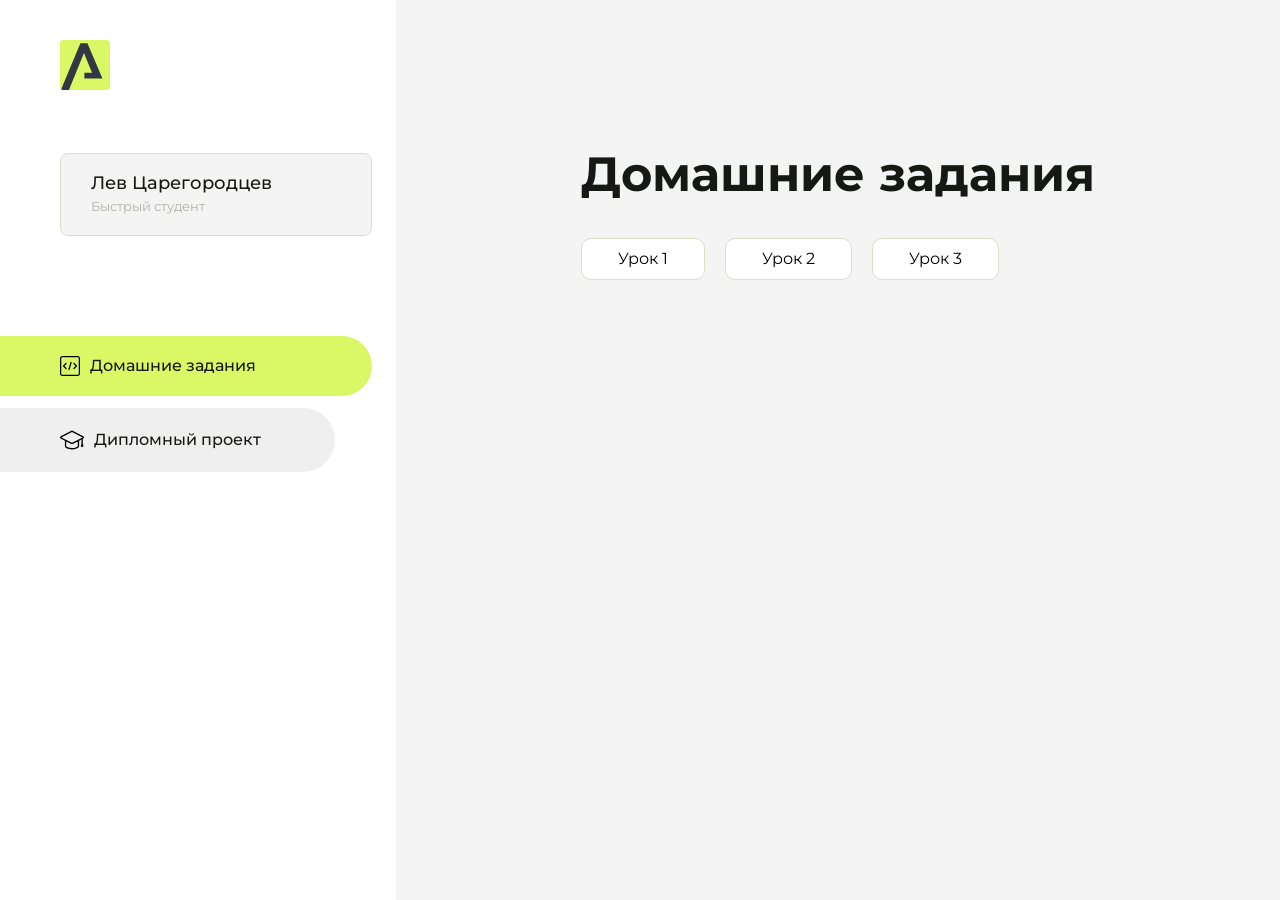
==== index.html @ 7880f779 "Update index.html" ====
<!DOCTYPE html>
<html lang="en">
<head>
    <meta charset="UTF-8">
    <meta name="viewport" content="width=device-width, initial-scale=1.0">
    <title>Домашняя работа</title>
    <link rel="shortcut icon" href="src/logo.ico" type="image/x-icon">
    <link rel="preconnect" href="https://fonts.googleapis.com">
    <link rel="preconnect" href="https://fonts.gstatic.com" crossorigin>
    <link href="https://fonts.googleapis.com/css2?family=Montserrat:wght@400;500;700&family=Rubik:wght@500&display=swap"
          rel="stylesheet">
    <link rel="stylesheet" href="src/style.css">
</head>
<body id="body">
<div class="overlay" id="overlay"></div>
<div class="layout">
    <div class="burger" id="burger">
        <svg viewBox="0 0 24 24" fill="none" xmlns="http://www.w3.org/2000/svg">
            <g id="SVGRepo_bgCarrier" stroke-width="0"></g>
            <g id="SVGRepo_tracerCarrier" stroke-linecap="round" stroke-linejoin="round"></g>
            <g id="SVGRepo_iconCarrier">
                <path d="M4 18L20 18" stroke="#DAF765" stroke-width="2" stroke-linecap="round"></path>
                <path d="M4 12L20 12" stroke="#DAF765" stroke-width="2" stroke-linecap="round"></path>
                <path d="M4 6L20 6" stroke="#DAF765" stroke-width="2" stroke-linecap="round"></path>
            </g>
        </svg>
    </div>
    <aside class="sidebar" id="sidebar">
        <div class="sidebar__inner">
            <div class="logo">
                <svg width="50" height="50" viewBox="0 0 50 50" fill="none" xmlns="http://www.w3.org/2000/svg">
                    <g clip-path="url(#clip0_513_74730)">
                        <path d="M46.17 -0.257004H3.83C1.57281 -0.257004 -0.257 1.57281 -0.257 3.83V46.17C-0.257 48.4272 1.57281 50.257 3.83 50.257H46.17C48.4272 50.257 50.257 48.4272 50.257 46.17V3.83C50.257 1.57281 48.4272 -0.257004 46.17 -0.257004Z"
                              fill="#DAF765"/>
                        <path d="M24.375 38.4H42.461L27.441 3.1585H20.4355C20.4355 3.1585 6.7895 35.881 1.1945 49.294C2.015 50.0275 3.0945 50.257 3.6945 50.257H8.8445L23.954 13.07L32.0465 32.8285H24.375V38.4Z"
                              fill="#323843"/>
                    </g>
                    <defs>
                        <clipPath id="clip0_513_74730">
                            <rect width="50" height="50" fill="white"/>
                        </clipPath>
                    </defs>
                </svg>
            </div>
            <div class="sidebar__user">
                <div class="sidebar__name">Лев Царегородцев</div>
                <div class="sidebar__text">Быстрый студент</div>
            </div>
            <div class="sidebar__tabs">
                <div class="sidebar__item">
                    <button class="sidebar__button active" id="tasks">
                        <svg xmlns="http://www.w3.org/2000/svg" width="20" height="20" viewBox="0 0 20 20" fill="none">
                            <g clip-path="url(#clip0_704_74543)">
                                <path d="M17.7083 20H2.29167C1.0275 20 0 18.9725 0 17.7083V2.29167C0 1.0275 1.0275 0 2.29167 0H17.7083C18.9725 0 20 1.0275 20 2.29167V17.7083C20 18.9725 18.9725 20 17.7083 20ZM2.29167 1.25C1.7175 1.25 1.25 1.7175 1.25 2.29167V17.7083C1.25 18.2825 1.7175 18.75 2.29167 18.75H17.7083C18.2825 18.75 18.75 18.2825 18.75 17.7083V2.29167C18.75 1.7175 18.2825 1.25 17.7083 1.25H2.29167Z"
                                      fill="black"/>
                                <path d="M6.04167 13.125C5.88167 13.125 5.72167 13.0642 5.6 12.9417L3.1 10.4417C2.85583 10.1975 2.85583 9.80167 3.1 9.5575L5.6 7.0575C5.84417 6.81333 6.24 6.81333 6.48417 7.0575C6.72833 7.30167 6.72833 7.6975 6.48417 7.94167L4.42583 10L6.48417 12.0583C6.72833 12.3025 6.72833 12.6983 6.48417 12.9425C6.36167 13.0642 6.20167 13.125 6.04167 13.125Z"
                                      fill="black"/>
                                <path d="M8.95833 14.1667C8.9 14.1667 8.84 14.1583 8.78167 14.1417C8.45083 14.0442 8.26083 13.6967 8.35833 13.3658L10.4417 6.28251C10.5392 5.95084 10.8892 5.76417 11.2175 5.85917C11.5483 5.95667 11.7383 6.30417 11.6408 6.63501L9.5575 13.7183C9.47833 13.9908 9.22833 14.1667 8.95833 14.1667Z"
                                      fill="black"/>
                                <path d="M13.9583 13.125C13.7983 13.125 13.6383 13.0642 13.5167 12.9417C13.2725 12.6975 13.2725 12.3017 13.5167 12.0575L15.575 9.99916L13.5167 7.94083C13.2725 7.69666 13.2725 7.30083 13.5167 7.05666C13.7608 6.81249 14.1567 6.81249 14.4008 7.05666L16.9008 9.55666C17.145 9.80083 17.145 10.1967 16.9008 10.4408L14.4008 12.9408C14.2783 13.0642 14.1183 13.125 13.9583 13.125Z"
                                      fill="black"/>
                            </g>
                            <defs>
                                <clipPath id="clip0_704_74543">
                                    <rect width="20" height="20" fill="white"/>
                                </clipPath>
                            </defs>
                        </svg>
                        <span>Домашние задания</span></button>
                </div>
                <div class="sidebar__item">
                    <button class="sidebar__button" id="diplom">
                        <svg xmlns="http://www.w3.org/2000/svg" width="24" height="24" viewBox="0 0 24 24" fill="none">
                            <g clip-path="url(#clip0_704_74553)">
                                <path d="M23.2628 10.5971C23.7176 10.365 24 9.90375 24 9.39337C24 8.883 23.7176 8.42175 23.2628 8.18962L12.6135 2.75362C12.2291 2.55824 11.7705 2.55787 11.3854 2.75399L0.736875 8.19C0.282375 8.42175 0 8.883 0 9.39337C0 9.90375 0.282375 10.365 0.736875 10.5971L4.89038 12.7177V18.2074C4.89038 19.8154 8.412 21.393 12 21.393C15.5884 21.393 19.1096 19.815 19.1096 18.2074V12.7174L21.4609 11.517V15.8017L20.901 17.2305C20.7409 17.6389 20.7934 18.0994 21.0405 18.4616C21.2876 18.8246 21.6979 19.041 22.1366 19.041C22.5754 19.041 22.9852 18.8246 23.2324 18.462C23.4795 18.099 23.532 17.6385 23.3719 17.2301L22.8124 15.8021V10.827L23.2628 10.5971ZM17.7623 18.1721C17.6198 18.6375 15.3491 20.0419 12 20.0419C8.65088 20.0419 6.38025 18.6375 6.2415 18.2074V12.3037L6.23887 12.3019C6.23812 12.057 6.1065 11.8207 5.87325 11.7019L1.3515 9.39337L12 3.95737L22.6489 9.39337L12 14.8294L5.87325 11.7019C5.54063 11.5331 4.6695 11.6674 4.5 12C4.33012 12.3322 4.55813 12.5479 4.89038 12.7177L11.3857 16.0331C11.5781 16.1314 11.7889 16.1805 12 16.1805C12.2107 16.1805 12.4222 16.1314 12.6146 16.0331L17.7593 13.407L17.7623 18.1721Z"
                                      fill="black"/>
                            </g>
                            <defs>
                                <clipPath id="clip0_704_74553">
                                    <rect width="24" height="24" fill="white"/>
                                </clipPath>
                            </defs>
                        </svg>
                        <span>Дипломный проект</span></button>
                </div>
            </div>
        </div>

    </aside>
    <div class="content">
        <div class="container">
            <div class="content__block" id="tasksBlock">
                <div class="content__title">Домашние задания</div>
                <ul class="content__list">
                    <li class="content__list-item">
                        <a href="hello lev/index.html">Урок 1</a>
                    </li>
                    <li class="content__list-item">
                        <a href="two-homework/index.html">Урок 2</a>
                    </li>
                    <li class="content__list-item">
                        <a href="homework-3/index.html">Урок 3</a>
                    </li>
                </ul>
            </div>
            <div class="content__block hidden" id="diplomBlock">
                <div class="content__title">Дипломный проект</div>
                <div class="content__list-diplom">
                    <a href="ПАПКА-С-НОМЕРОМ-УРОКА">Ссылка на ДЗ</a>
                </div>
                <div class="content__decor">
                    <div class="content__decor-text">Давай проверим, чему ты научился!</div>
                    <div class="content__decor-img">
                        <img src="src/decor.png" alt="decor">
                    </div>
                </div>
            </div>
        </div>
    </div>
</div>
<script src="src/index.js"></script>
</body>
</html>
---- src/style.css ----
*{padding: 0;margin: 0;border: 0;}
*,*:before,*:after{-webkit-box-sizing: border-box;box-sizing: border-box;}
:focus,:active{outline: none;}
a:focus,a:active{outline: none;}
nav,footer,header,aside{display: block;}
html,body{
    height:100%;width:100%;
    font-size:100%;line-height:1;-ms-text-size-adjust:100%;-moz-text-size-adjust:100%;-webkit-text-size-adjust:100%;}
input,button,textarea{font-family:inherit;}
input::-ms-clear{display: none;}
button{cursor: pointer;}
button::-moz-focus-inner{padding:0;border:0;}
a,a:visited{text-decoration: none;}
a:hover{text-decoration: none;}
ul li{list-style: none;}
img{vertical-align: top;}
h1,h2,h3,h4,h5,h6{font-size:inherit;font-weight: inherit;}
a{color:inherit;}



body {
    font-family: "Montserrat",SansSerif;
    color: black;
}

body.overflow {
    overflow: hidden;
}



.layout {
    display: -webkit-box;
    display: -ms-flexbox;
    display: flex;
    min-height: 100vh;
}

.sidebar {
    padding: 40px 24px 40px 0;
    -ms-flex-negative: 0;
    flex-shrink: 0;
    background-color: white;
}



.content {
    -webkit-box-flex: 1;
    -ms-flex-positive: 1;
    flex-grow: 1;
    background-color: #F4F4F4;
}

.container {
    display: -webkit-box;
    display: -ms-flexbox;
    display: flex;
    -webkit-box-orient: vertical;
    -webkit-box-direction: normal;
    -ms-flex-direction: column;
    flex-direction: column;
    -webkit-box-pack: center;
    -ms-flex-pack: center;
    justify-content: center;
    -webkit-box-align: center;
    -ms-flex-align: center;
    align-items: center;
    padding: 150px 60px 80px 60px;
}


.logo {
    margin-left: 60px;
    margin-bottom: 60px;
}

.sidebar__user {
    background-color: #F4F4F4;
    padding: 20px 30px;
    margin-left: 60px;
    margin-bottom: 100px;
    border-radius: 8px;
    border: 1px solid #DADEC9;
}

.sidebar__name {
    color:#161814;
    font-size: 18px;
    font-weight: 500;
    margin-bottom: 6px;
}

.sidebar__text {
    color: #AFB1A7;
    font-size: 13px;
    font-weight: 400;
    line-height: 130%; /* 16.9px */
}

.sidebar__item {
    width: 372px;
}

.sidebar__button {
    display: -webkit-box;
    display: -ms-flexbox;
    display: flex;
    -webkit-box-align: center;
    -ms-flex-align: center;
    align-items: center;
    gap: 10px;
    padding: 20px 60px;
    margin-bottom: 12px;
    border-radius: 0px 100px 100px 0px;
    -webkit-transition: all .5s;
    -o-transition: all .5s;
    transition: all .5s;
    cursor: pointer;
    width: 90%;
    color:#161814;
    font-size: 16px;
    font-weight: 500;
}

.sidebar__button.active , .sidebar__button:hover {
    width: 100%;
    background-color: #DAF765;
}


.content__title {
    color: #161814;
    font-size: 48px;
    font-weight: 700;
    margin-bottom: 40px;
}

.content__list {
    display: -webkit-box;
    display: -ms-flexbox;
    display: flex;
    -webkit-box-align: center;
    -ms-flex-align: center;
    align-items: center;
    -ms-flex-wrap: wrap;
    flex-wrap: wrap;
    gap: 20px;
}



.content__list-item  {
    cursor: pointer;
    padding: 12px 18px;
    background-color: #fff;
    border-radius: 10px;
    border: 1px solid #DADEC9;
    -webkit-transition: all .3s;
    -o-transition: all .3s;
    transition: all .3s;
}

.content__list-item:hover,.content__list-diplom:hover {
    background-color: #AFB1A7;
}

li a {
    padding: 12px 18px;

}


.content__list-diplom {
    -webkit-transition: all .3s;
    -o-transition: all .3s;
    transition: all .3s;
    display: inline-block;
    padding: 12px 18px;
    background-color: #fff;
    border-radius: 10px;
    border: 1px solid #DADEC9;
}

.content__decor {
    display: -webkit-box;
    display: -ms-flexbox;
    display: flex;
    -webkit-box-align: center;
    -ms-flex-align: center;
    align-items: center;
}

.content__decor-text {
    color:#BEDD44;
    font-size: 36px;
    font-weight: 700;
    line-height: 110%; /* 39.6px */
}

.content__block {
    max-width: 1200px;
}

.content__block.hidden {
    display: none;
}

.content__decor-img img{
    width: 100%;
}

.burger {
    display: none;
    padding: 5px;
    position: fixed;
    top: 3%;
    right: 7%;
    width: 40px;
    height: 40px;
    background-color: #161814;
    border-radius: 50%;
    z-index: 10;
    border: 1px solid #DAF765;
}

@media (max-width: 768px) {
    .burger {
        display: block;
    }

    .sidebar {
        -webkit-transition: all .3s;
        -o-transition: all .3s;
        transition: all .3s;
        -webkit-transform: translateX(-100%);
        -ms-transform: translateX(-100%);
        transform: translateX(-100%);
        position: fixed;
        top: 0;
        left: 0;
        bottom: 0;
        z-index: 5;
    }

    .sidebar.show {
        -webkit-transform: translateX(0%);
        -ms-transform: translateX(0%);
        transform: translateX(0%);
    }

    .overlay {
        opacity: 0;
        pointer-events: none;
        -webkit-transition: all .3s;
        -o-transition: all .3s;
        transition: all .3s;
        position: absolute;
        top: 0;
        right: 0;
        left: 0;
        bottom: 0;
        z-index: 3;
        background-color: #000000e0;
    }

    .overlay.show {
        opacity: 1;
        pointer-events: all;
    }

    .container {
        padding: 40px 20px;
        min-height: 100%;
    }

    .content__decor {
        margin-top: 20px;
        -webkit-box-orient: vertical;
        -webkit-box-direction: normal;
        -ms-flex-direction: column;
        flex-direction: column;
    }
}

@media (max-width: 400px) {
    .sidebar__user {
        margin-left: 0;
    }
}
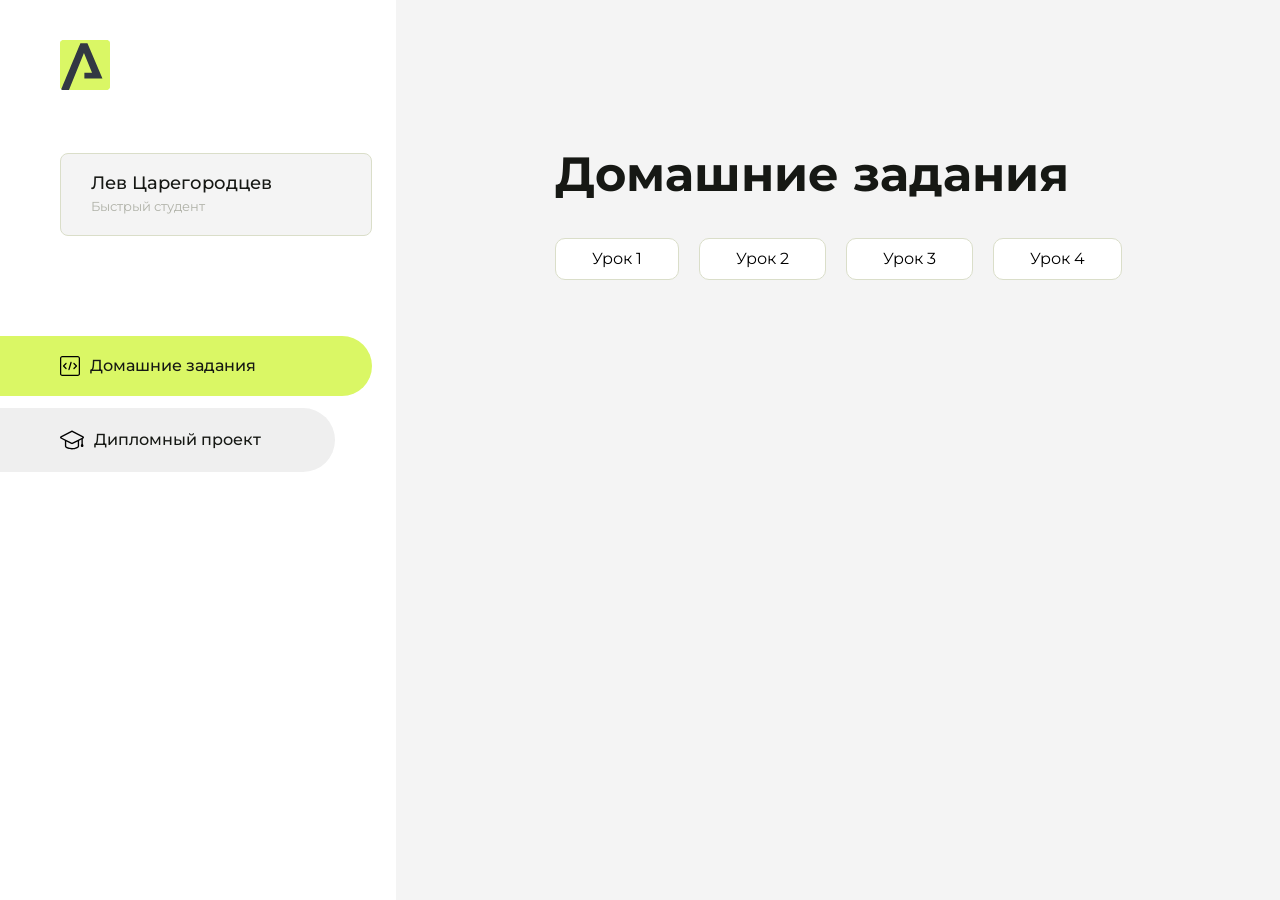
==== commit 625467cf: "Update index.html" ====
--- a/index.html
+++ b/index.html
@@ -99,7 +99,10 @@
                         <a href="two-homework/index.html">Урок 2</a>
                     </li>
                     <li class="content__list-item">
-                        <a href="homework-3/index.html">Урок 3</a>
+                        <a href="homework-3/html/index.html">Урок 3</a>
+                    </li>
+                    <li class="content__list-item">
+                        <a href="homework-4/index.html">Урок 4</a>
                     </li>
                 </ul>
             </div>
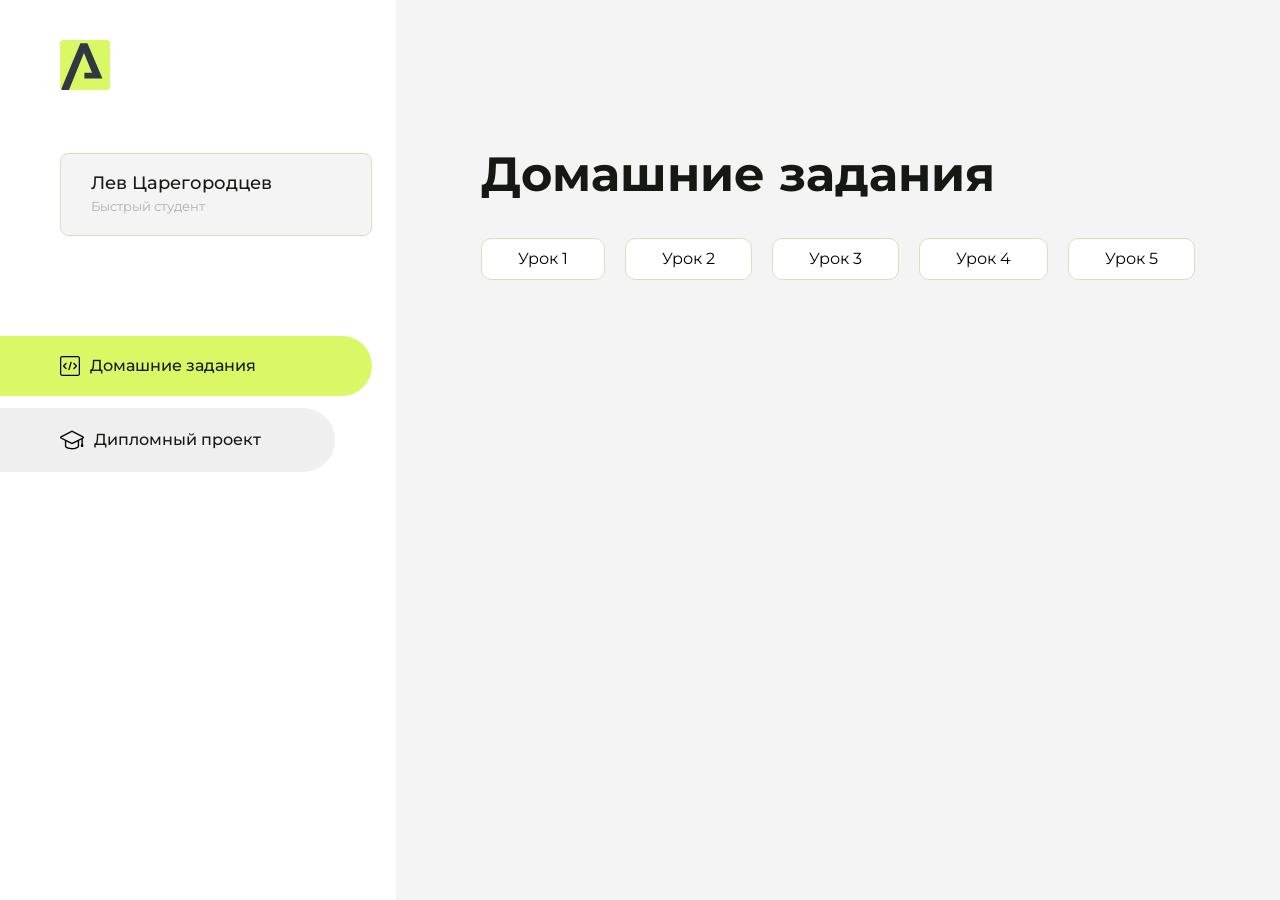
==== commit 502d9d6c: "Update index.html" ====
--- a/index.html
+++ b/index.html
@@ -104,6 +104,9 @@
                     <li class="content__list-item">
                         <a href="homework-4/index.html">Урок 4</a>
                     </li>
+                    <li class="content__list-item">
+                        <a href="fit-studio/html/index.html">Урок 5</a>
+                    </li>
                 </ul>
             </div>
             <div class="content__block hidden" id="diplomBlock">
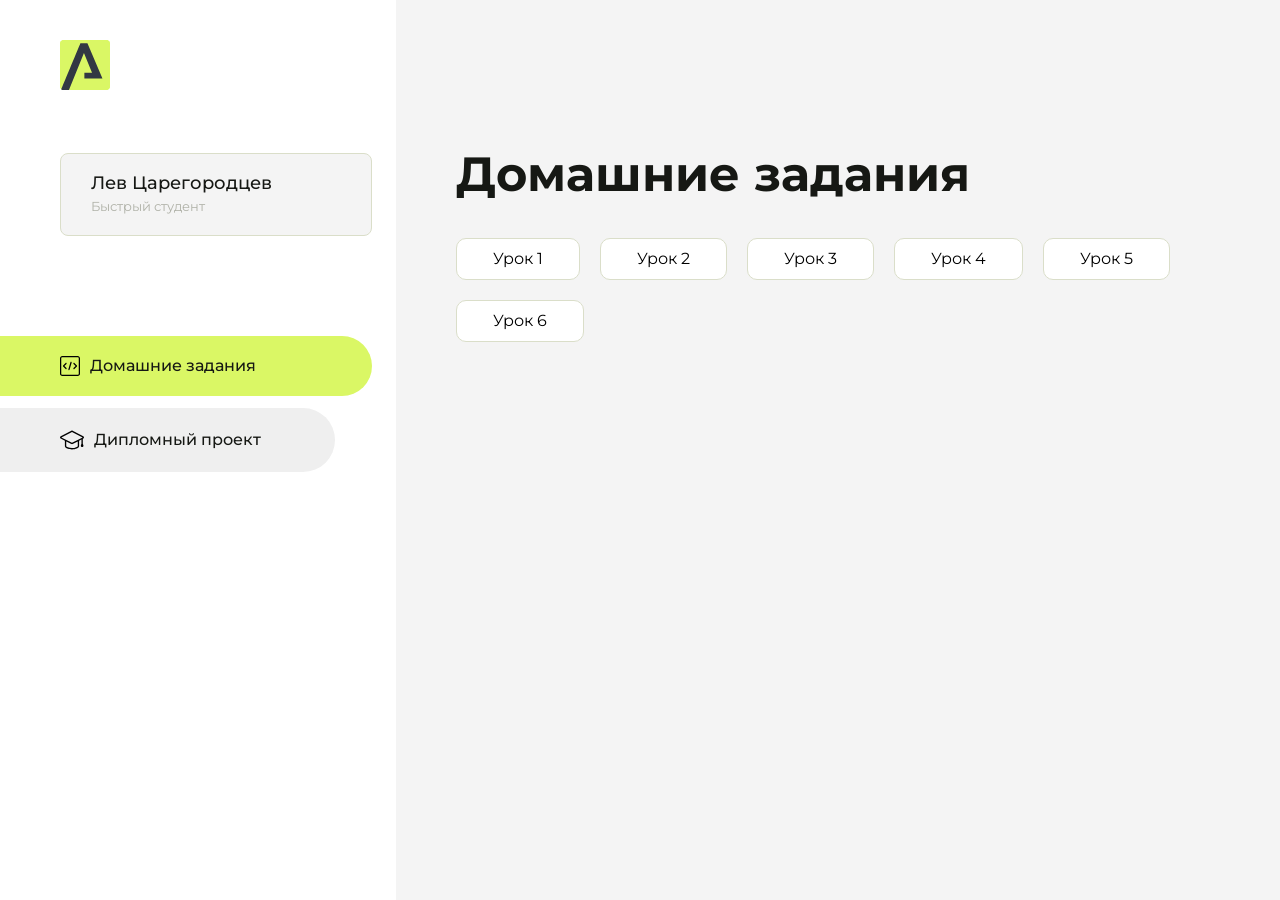
==== commit aacfdb8b: "Update index.html" ====
--- a/index.html
+++ b/index.html
@@ -105,7 +105,10 @@
                         <a href="homework-4/index.html">Урок 4</a>
                     </li>
                     <li class="content__list-item">
-                        <a href="fit-studio/html/index.html">Урок 5</a>
+                        <a href="fit-studio/html/article.html">Урок 5</a>
+                    </li>
+                    <li class="content__list-item">
+                        <a href="practice/index.html">Урок 6</a>
                     </li>
                 </ul>
             </div>
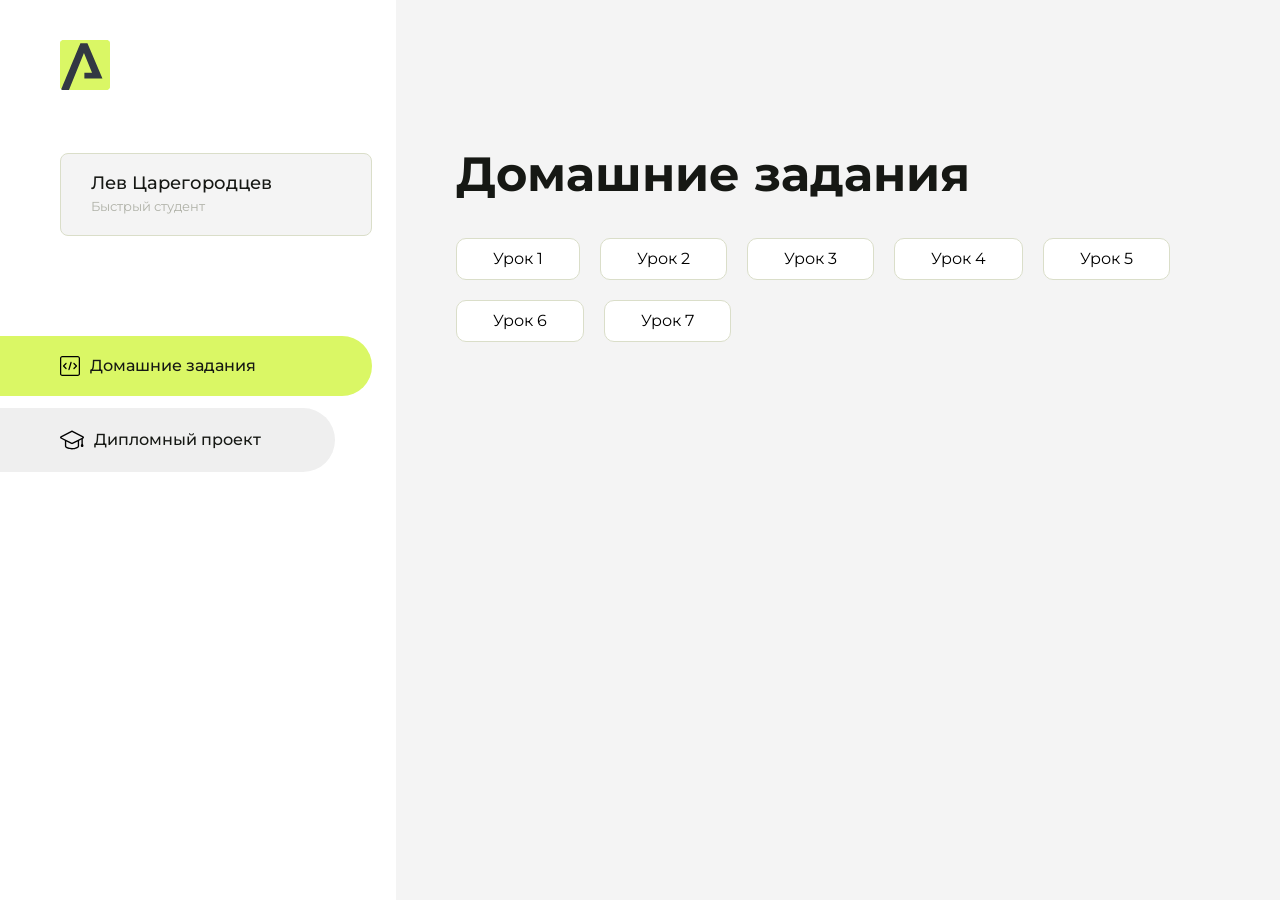
==== commit 22086bcf: "Update index.html" ====
--- a/index.html
+++ b/index.html
@@ -110,6 +110,9 @@
                     <li class="content__list-item">
                         <a href="practice/index.html">Урок 6</a>
                     </li>
+                    <li class="content__list-item">
+                        <a href="fit-studio2/article.html">Урок 7</a>
+                    </li>
                 </ul>
             </div>
             <div class="content__block hidden" id="diplomBlock">
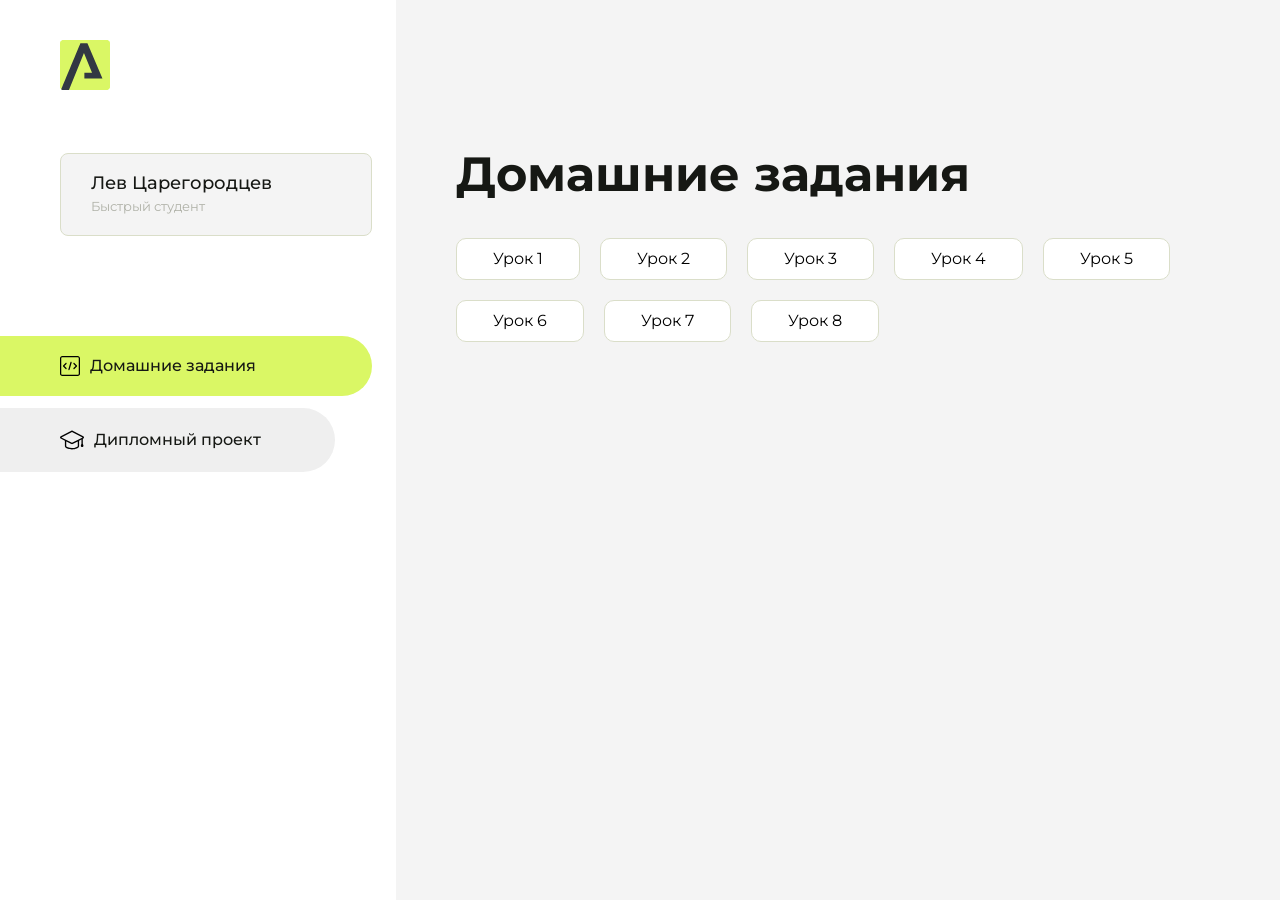
==== commit db971e79: "Update index.html" ====
--- a/index.html
+++ b/index.html
@@ -113,6 +113,9 @@
                     <li class="content__list-item">
                         <a href="fit-studio2/article.html">Урок 7</a>
                     </li>
+                    <li class="content__list-item">
+                        <a href="form/index.html">Урок 8</a>
+                    </li>
                 </ul>
             </div>
             <div class="content__block hidden" id="diplomBlock">
